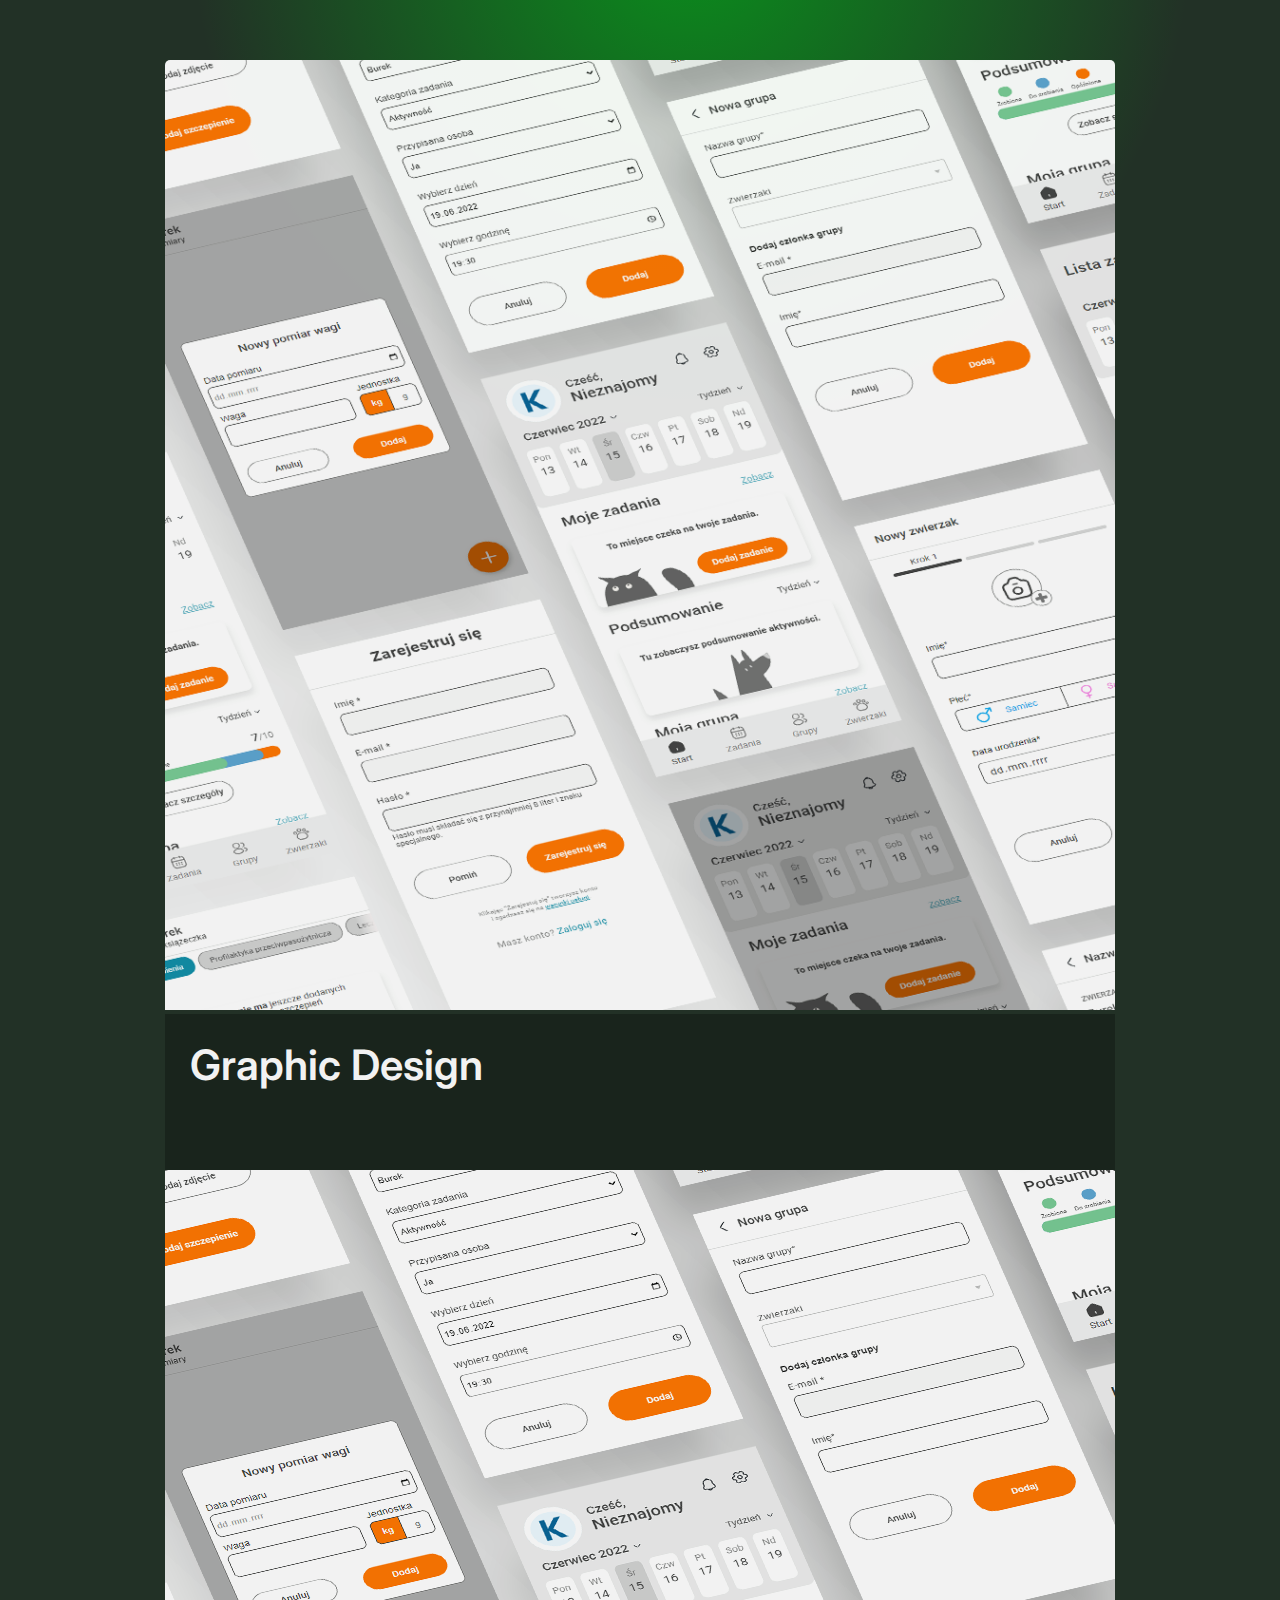
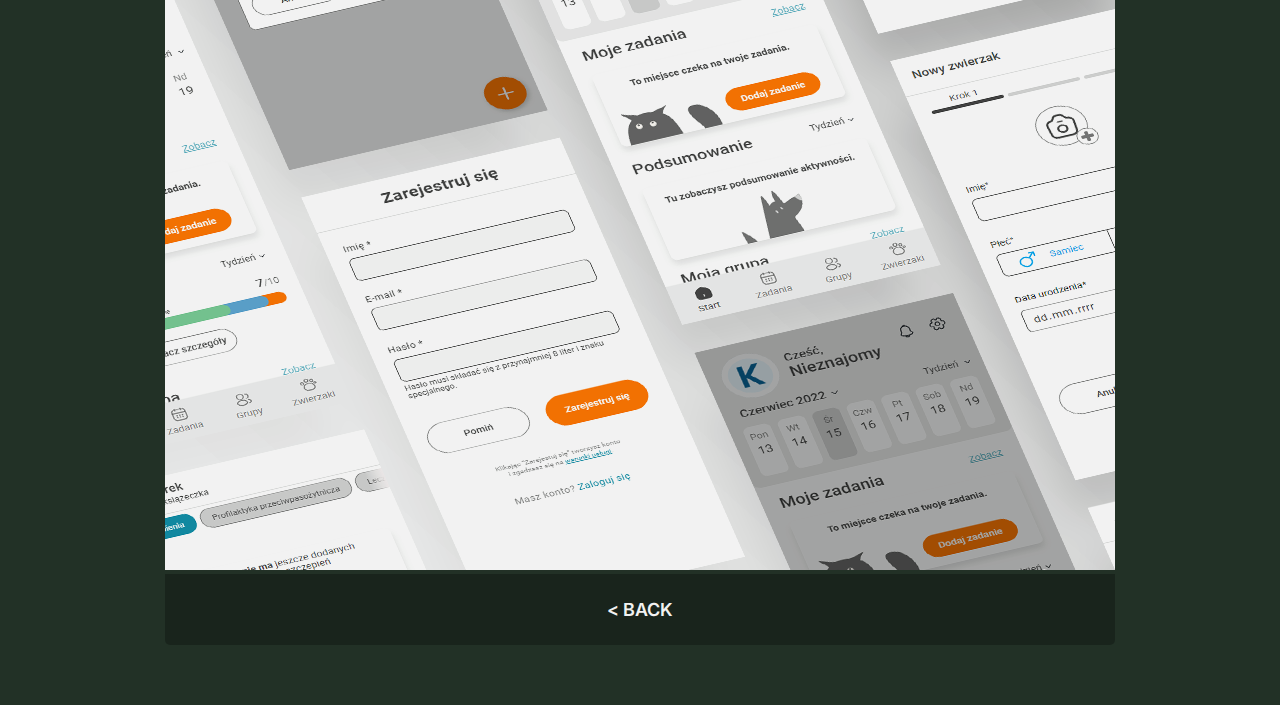
==== GD-GraphicDesign.html @ 29b8aecd "Subpage progress" ====
<!DOCTYPE html>
<html lang="en">

<head>
    <meta charset="UTF-8">
    <meta http-equiv="X-UA-Compatible" content="IE=edge">
    <meta name="viewport" content="width=device-width, initial-scale=1.0, user-scalable=no">

    <link rel="preconnect" href="https://fonts.googleapis.com">
    <link rel="preconnect" href="https://fonts.gstatic.com" crossorigin>
    <link href="https://fonts.googleapis.com/css2?family=Inter:wght@100;200;300;400;500;600;700&display=swap"
        rel="stylesheet">

    <link rel="stylesheet" href="styles.css">

    <script src="script.js" defer></script>

    <title>Graphic Design | Mateusz Wilk</title>
</head>

<div class="color">
    <div class="color_gd color_visible"></div>
</div>

<body class="body-color_gd">
    <main class="article">
        <img src="img/petme_1.png" alt="PetMe Case Study" class="article-header-image">
        <section class="article-section">
            <p class="article-title">Graphic Design</p>
            <div class="article-gallery">
                <img src="img/graphicdesign/1.03 Dzień pierogów.png" alt="">
                <img src="img/graphicdesign/20.03 Skrzynki balkonowe.png" alt="">
                <img src="img/graphicdesign/24.03 Świąteczne wypieki.png" alt="">
                <img src="img/graphicdesign/piwnica pod baranami 2023.03.8_2.jpg" alt="">
                <img src="img/graphicdesign/B09WF1YQ41.PT05.jpg" alt="">
            </div>
            <!-- <div class="section-wrapper-2-1">
                <div class="flex-column-1">
                    <div class="flex-column-2">
                        <p class="article-desc-header-small">Overview</p>
                        <p class="article-content">
                            Pet.me is <span class="u-bolder">an app for pet caregivers</span>
                            that allows you to equally share responsibilities, keep track of your
                            pet's health by collecting and sharing information about them, and keep track of all
                            important
                            events such as vet visits, health measurements or test results in one place.</p>
                    </div>
                    <div class="flex-column-2">
                        <p class="article-desc-header-small">Challenge</p>
                        <p class="article-content">
                            The year 2020 was a successful year for the pet industry in Poland.
                            Many Polish families, seeking to fight pandemic loneliness, decided to adopt or buy a pet.
                            However, carers lacked a comprehensive tool that would make it easier for them to gain
                            knowledge about their pet and share it with other caregivers. By designing our app, we
                            wanted to improve the experience of organising pet care among carers, not only the new ones,
                            but also those with longer experience. Our main aim was to make it easier to plan for your
                            pet's care and to improve the transfer of knowledge between carers.</p>
                    </div>
                </div>
                <div class="flex-column-1">
                    <div class="flex-column-2">
                        <p class="article-desc-header-small">My role</p>
                        <div class="article-content"><span class="u-bold">Product Designer</span>
                            <div class="roles">
                                <div class="role">User research & Analysis</div>
                                <div class="role">Persona creation</div>
                                <div class="role">Product strategy</div>
                                <div class="role">MVP definition</div>
                                <div class="role">Wireframes</div>
                                <div class="role">Prototyping</div>
                                <div class="role">Usability testing</div>
                                <div class="role">UX Writing</div>
                                <div class="role">UI Design</div>
                            </div>
                        </div>
                    </div>
                    <div class="flex-column-2">
                        <p class="article-desc-header-small">Team</p>
                        <div class="case-desc-content">Magdalena Paluchowska, Agnieszka Żur, Dominik Tyka,
                            <span class="u-bold">Mateusz Wilk</span>
                        </div>
                    </div>
                </div>
            </div> -->
        </section>
        <div class="article-footer-image">
            <img src="img/petme_1.png" alt="PetMe Case Study">
            <!-- <div class="color-big"></div> -->
        </div>
        <a href="index.html">
            <section class="article-end">
                < Back </section>
        </a>
    </main>
</body>
---- styles.css ----
/* RESET */
* {
  margin: 0;
  padding: 0;
  box-sizing: border-box;
}

a {
  text-decoration: none;
  color: inherit;
}

ul {
  list-style: none;
}

li {
  list-style: none;
}

button {
  border: none;
  background: none;
  color: inherit;
  font: inherit;
}

/* KEYFRAMES */
@keyframes fade-down {
  0% {
    opacity: 0;
    transform: translateY(-30px) scale(0.9);
  }

  100% {
    opacity: 1;
    transform: translateY(0px) scale(1);
  }
}

@keyframes fade-left {
  0% {
    opacity: 0;
    transform: translateX(30px) translateY(-50%) scale(0.9);
  }

  100% {
    opacity: 1;
    transform: translateX(0px) translateY(-50%) scale(1);
  }
}

@keyframes fade-right {
  0% {
    opacity: 0;
    transform: translateX(-30px) translateY(-50%) scale(0.9);
  }

  100% {
    opacity: 1;
    transform: translateX(0px) translateY(-50%) scale(1);
  }
}

@keyframes fade-left-from-none {
  0% {
    display: none;
    opacity: 0;
    transform: translateX(30px) translateY(-50%) scale(0.9);
  }

  1% {
    display: block;
    opacity: 0;
    transform: translateX(30px) translateY(-50%) scale(0.9);
  }

  100% {
    display: block;
    opacity: 1;
    transform: translateX(0px) translateY(-50%) scale(1);
  }
}

@keyframes fade-right-from-none {
  0% {
    display: none;
    opacity: 0;
    transform: translateX(-30px) translateY(-50%) scale(0.9);
  }

  1% {
    display: block;
    opacity: 0;
    transform: translateX(-30px) translateY(-50%) scale(0.9);
  }

  100% {
    display: block;
    opacity: 1;
    transform: translateX(0px) translateY(-50%) scale(1);
  }
}

@keyframes fade-up {
  0% {
    opacity: 0;
    transform: translateY(30px) scale(0.9);
  }

  100% {
    opacity: 1;
    transform: translateY(0px) scale(1);
  }
}

@keyframes fade-in {
  0% {
    opacity: 0;
    transform: scale(0.9);
  }

  100% {
    opacity: 1;
    transform: scale(1);
  }
}

/* UTILITIES */
.u-bold {
  font-weight: 500;
}

.u-bolder {
  font-weight: 700;
}

.u-accent {
  color: var(--color-ux);
  transition: color 2s;
}

.u-accent--gd {
  color: var(--color-gd);
  transition: color 2s;
}

.u-accent--ret {
  color: var(--color-ret);
  transition: color 2s;
}

/* BASE STYLES */

html {
  --default-opacity: 0.1;
  --hover-opacity: 0;
  --color-ux: #00acb5;
  --color-ux-1: #00acb5b6;
  --color-ux-2: #222831;
  --color-gd: #10ac25;
  --color-gd-1: #00b518b6;
  --color-gd-2: #223126;
  --color-ret: #b5a900;
  --color-ret-1: #b5a900b6;
  --color-ret-2: #313122;
}

body {
  font-family: "Inter", sans-serif;
  color: #fff;
  overflow-x: hidden;
  scrollbar-width: none;
  min-height: 100vh;
  transition: all 2s;
  margin: 0;
}

.body-color_ux {
  background-color: #222831;
}

.body-color_gd {
  background-color: #223126;
}

.body-color_ret {
  background-color: #313122;
}

body::-webkit-scrollbar {
  display: none;
}

.color-container {
  overflow: hidden;
  white-space: nowrap;
  display: block;
}

.color {
  height: 1000px;
  width: 1000px;
  position: absolute;
  top: -570px;
  left: 15%;
  z-index: -1;
  transition: all 2s;
  overflow: hidden;
  white-space: nowrap;
  display: block;
  animation: fade-down 5s 1s backwards;
}

.color_ux {
  height: inherit;
  width: inherit;
  position: inherit;
  background-image: radial-gradient(closest-side,
      #00acb5b6, transparent);
  opacity: 0;
  transition: all 2s;
}

.color_gd {
  height: inherit;
  width: inherit;
  position: inherit;
  background-image: radial-gradient(closest-side,
      #00b518b6,
      transparent);
  opacity: 0;
  overflow: hidden;
  transition: all 2s;
}

.color_ret {
  height: inherit;
  width: inherit;
  position: inherit;
  background-image: radial-gradient(closest-side,
      #b5a900b6,
      transparent);
  opacity: 0;
  transition: all 2s;
}

.color_visible {
  opacity: 1;
}

.color-big {
  position: absolute;
  height: 100%;
  width: 100%;
  bottom: 0;
  background: linear-gradient(to top, #00acb5b6, transparent);
  z-index: -1;
  background-size: cover;
  overflow: hidden;
}

/* HEADER */
.header {
  display: flex;
  align-items: center;
  justify-content: space-between;
  padding: 42px 62px;
  position: fixed;
  width: 100%;
  margin-top: 10px;
}

.logo {
  width: 35px;
  border-radius: 50%;
  object-fit: cover;
  animation: fade-down 0.5s 0.4s backwards;
}

/* BUTTON */
.btn {
  background-color: hsla(0, 0%, 100%, 0.1);
  font-size: 12px;
  font-weight: 500;
  text-transform: uppercase;
  color: #fff;
  letter-spacing: 0.5px;
  padding: 10px 20px;
  border-radius: 500px;
  transition: all 0.3s;
}

.btn:hover {
  transform: scale(1.15);
}

.btn--contact {
  animation: fade-down 1s 1s backwards;
}

.btn--download {
  padding: 16px 32px;
  font-size: 16px;
  position: fixed;
  bottom: 27px;
  left: calc(50% - 96px);
  z-index: 100;
  box-shadow: 0 6px 23px rgba(0, 0, 0, 0.45);
  animation: move-up 0.5s 0.4s backwards;
}

.btn--job {
  font-size: 16px;
  font-weight: 500;
  text-transform: uppercase;
  color: #EEEEEE;
  letter-spacing: 0.5px;
  padding: 10px 20px;
  border-radius: 500px;
  cursor: pointer;
  transition: all 0.3s;
}

.btn--job__uiux {
  background-color: #00acb57e;
}

.btn--job__gd {
  background-color: #4E9F3D7e;
}

.btn--job__ret {
  background-color: #F7C04A7e;
}

.btn--job::after {
  content: '';
  height: 2px;
  width: 0%;
  background-color: #EEEEEE;
  opacity: .9;
  display: block;
  transition: .5s ease-in-out;
}

.btn--job:hover::after {
  width: 100%;
}

.btn--job:hover {
  transform: scale(1.15);
}

/* MAIN */
.main {
  max-width: 1000px;
  margin: 0 auto;
  text-align: center;
  margin-top: 0px;
  margin-bottom: 25px;
  padding: 0 25px;
}

/* INTRO */
.intro {
  padding-top: 80px;
  animation: fade-up 2s;
}

.first-heading {
  font-size: 48px;
  font-weight: 600;
  opacity: 0.94;
  display: flex;
  justify-content: center;
  align-items: center;
}

.emoji {
  font-size: 35px;
  margin-top: -8px;
  margin-left: 3px;
}

.text {
  font-size: 40px;
  opacity: 0.9;
  font-weight: 300;
  margin-top: 11px;
  line-height: 1.1;
}

.text--jobs {
  font-size: 36px;
  opacity: 0.9;
  font-weight: 300;
  margin-top: 11px;
  line-height: 1.1;
}

.text--second {
  display: block;
  font-size: 40px;
  opacity: 0.9;
  font-weight: 300;
  margin-top: 11px;
  line-height: 1.1;
}

.jobs {
  display: flex;
  flex-direction: row;
  justify-content: center;
  align-items: center;
  gap: 20px;
  margin-top: 11px;
}

.job {
  cursor: pointer;
  transition: all 0.3s;
  font-weight: 500;
  text-decoration: underline;
  text-decoration-thickness: 10%;
  transition: all .2s;
}

/* .job:hover {
  text-decoration-thickness: 30%;
} */

.job--ux {
  text-decoration-color: var(--color-ux);
}

.job--ux:hover {
  color: var(--color-ux);
}

.job--gd {
  text-decoration-color: var(--color-gd);
}

.job--gd:hover {
  color: var(--color-gd);
}

.job--ret {
  text-decoration-color: var(--color-ret);
}

.job--ret:hover {
  color: var(--color-ret);
}

/* WORK */
.work-container {
  display: grid;
  grid-template-columns: 1fr;
  grid-template-rows: 1fr;
  position: relative;
  animation: fade-up 2s 1s backwards;
}

.work {
  margin-top: 30px;
}

.work__ux {
  /* position: absolute; */
  grid-column: 1/2;
  grid-row: 1/2;
  transition: all 1s;
}

.work__gd {
  /* position: absolute; */
  grid-column: 1/2;
  grid-row: 1/2;
  /* opacity: 0; */
  transition: all 1s;
}

.work__ret {
  /* position: absolute; */
  grid-column: 1/2;
  grid-row: 1/2;
  /* opacity: 0; */
  transition: all 1s;
}

.work--gone-left {
  translate: -30.5em 0px;
  opacity: 0;
  pointer-events: none;
}

.work--gone-right {
  translate: 30.5em 0px;
  opacity: 0;
  pointer-events: none;
}

/* TOP */
.top {
  display: flex;
  align-items: center;
  justify-content: space-between;
  margin-bottom: 20px;
}

.second-heading {
  font-size: 16px;
  font-weight: 500;
  text-transform: capitalize;
}

/* GRID */

.grid {
  display: grid;
  grid-template-columns: 1fr 1fr;
  grid-template-rows: 1fr;
  gap: 25px;
  position: relative;
}

.project {
  border-radius: 5px;
  overflow: hidden;
  position: relative;
  transition: all 1s;
}

/* .project:hover {
  border-radius: 5px;
  overflow: hidden;
  position: relative;
  width: 950px;
  height: 100vh;
  transition: all 1s;
} */

.project:nth-child(1) {
  grid-column: 1/2;
  grid-row: 1/2;
}

.project:nth-child(2) {
  grid-column: 2/3;
  grid-row: 1/2;
}

.project::before {
  content: "";
  height: 100%;
  width: 100%;
  background-color: #000;
  position: absolute;
  left: 0;
  top: 0;
  opacity: var(--default-opacity);
  z-index: 10;
  transition: all 1s;
}

.project:hover::before {
  opacity: var(--hover-opacity);
}

.grid-img {
  height: 100%;
  width: 100%;
  aspect-ratio: 1/1;
  max-width: 1000px;
  object-fit: cover;
  transform: scale(1.08);
  transition: all 1s;
}

.gradient {
  position: absolute;
  top: 0;
  left: 0;
  height: 100%;
  width: 100%;
  background-image: linear-gradient(to top, #000, transparent);
  opacity: 0;
  transition: all 1s;
}

.project:hover .grid-img {
  filter: blur(2px);
  transform: scale(1.01);
}

.project:hover .gradient {
  opacity: 0.75;
}

/* PROJECT INFO */
.project-info {
  opacity: 0;
  position: absolute;
  bottom: 0;
  text-align: left;
  padding: 24px;
  transform: translateY(10px);
  z-index: 100;
  transition: all 1s;
  color: white;
}

.project:hover .project-info {
  opacity: 1;
  transform: translate(0);
}

.third-heading {
  font-size: 16px;
  color: white;
}

.description {
  font-size: 14px;
  margin: 3px 0 12px;
  color: white;
}

.technologies {
  display: flex;
  column-gap: 10px;
}

.technology {
  font-size: 10px;
  text-transform: uppercase;
  letter-spacing: 1px;
  opacity: 0.8;
  background-color: rgba(255, 255, 255, 0.1);
  padding: 5px 10px;
  border-radius: 5px;
}

/* ARTICLES */

.article {
  max-width: 950px;
  opacity: 0.94;
  margin: 0 auto;
}

.article li {
  font-weight: 300;
}

.article ul li {
  font-weight: 300;
  list-style: inside;
  margin-bottom: 10px;
}

.article-image {
  max-width: 100%;
  height: auto;
  transform: scale(1.02);
  border-radius: 5px;
  box-shadow: 0px 5px 5px rgba(0, 0, 0, 0.15);
}

.article-header-image {
  margin: 0 auto;
  margin-top: 60px;
  max-width: 100%;
  height: auto;
  object-fit: cover;
  border-radius: 5px 5px 0px 0px;
  overflow: hidden;
}

.article-footer-image {
  margin: 0 auto;
  max-width: 100%;
  height: auto;
  object-fit: cover;
  overflow: hidden;
}

.article-section {
  padding: 0 25px;
  padding-top: 25px;
  padding-bottom: 35px;
  background-color: rgba(0, 0, 0, 0.25);
}

.section-color {
  background-color: rgba(25, 25, 25, 0.25);
}

.article-title {
  font-size: 42px;
  font-weight: 600;
  margin-bottom: 20px;
}

.article-end {
  padding-top: 25px;
  padding-bottom: 25px;
  text-align: center;
  font-size: 18px;
  font-weight: 600;
  text-transform: uppercase;
  background-color: rgba(0, 0, 0, 0.25);
  border-radius: 0px 0px 5px 5px;
  margin-bottom: 60px;
  transition: all .3s;
}

.article-end:hover {
  background-color: rgba(255, 255, 255, 0.25);
}

.section-breaker--small {
  margin-bottom: 25px;
}

.section-breaker--big {
  margin-bottom: 50px;
}

.article-section-title {
  font-size: 32px;
  font-weight: 400;
  margin-bottom: 20px;
}

.article-section-title--alone {
  margin-bottom: 0px;
}

.section-wrapper-2-1 {
  display: grid;
  grid-template-columns: 2fr 1fr;
  grid-template-rows: 1fr;
  gap: 25px;
  position: relative;
}

.section-wrapper-1-1 {
  display: grid;
  grid-template-columns: 1fr 1fr;
  grid-template-rows: 1fr;
  gap: 25px;
  position: relative;
}

.section-wrapper--color {
  background-color: rgba(255, 255, 255, 0.05);
  border-radius: 5px;
  padding: 25px;
}

.roles {
  display: flex;
  gap: 10px;
  align-items: flex-start;
  flex-wrap: wrap;
  margin-top: 10px;
}

.role {
  font-size: 10px;
  text-transform: uppercase;
  letter-spacing: 1px;
  background-color: rgba(255, 255, 255, 0.1);
  padding: 5px 10px;
  border-radius: 5px;
}

.article-desc-header-small {
  text-transform: uppercase;
  letter-spacing: 1px;
  opacity: 0.8;
  font-weight: 200;
  font-size: small;
}

.article-content {
  font-weight: 300;
}

.flex-column-1 {
  display: flex;
  flex-direction: column;
  row-gap: 25px;
}

.flex-column-2 {
  display: flex;
  flex-direction: column;
  row-gap: 10px;
}

.flex-buttons {
  display: flex;
  flex-wrap: wrap;
  justify-content: space-evenly;
}

.article-gallery {
  display: grid;
  grid-template-columns: repeat(auto-fit, minmax(250px, 1fr));
  grid-gap: 25px;
  justify-content: center;
}

.article-gallery img {
  max-width: 100%;
  height: auto;
  border-radius: 5px;
}


/* LINKS */
.links {
  position: fixed;
  right: 62px;
  top: 50%;
  transform: translateY(-50%);
  animation: fade-left 0.5s 0.8s backwards;
}

.link-item {
  transition: all 0.3s;
}

.link-item:not(:last-child) {
  margin-bottom: 20px;
}

.link-item:hover {
  transform: scale(1.15);
}

.link-img {
  width: 20px;
  height: 20px;
}

/* FOOTER */
.footer {
  display: flex;
  position: sticky;
  top: 100%;
  /* bottom: 0px; */
  max-width: 950px;
  margin: 0 auto;
  padding: 20px 0 20px;
  border-top: 1px solid #eeeeee22;
  color: hsla(0, 0%, 100%, 0.25);
  animation: fade-in 3s 2s backwards;

}

.copyright {
  font-size: 12px;
}

.email {
  font-size: 12px;
  margin-left: auto;
}

/* MEDIA QUERIES */
@media (max-width: 1215px) {
  .header {
    padding: 25px;
    position: absolute;
  }

  .links {
    position: absolute;
    transform: initial;
    right: initial;
    top: 32px;
    left: 82px;
    display: flex;
    animation-name: fade-down;
  }

  .link-item:not(:last-child) {
    margin-right: 15px;
  }
}

@media (max-width: 1000px) {
  .intro {
    padding-top: 100px;
  }

  .work {
    margin-top: 35px;
  }

  .main {
    margin-bottom: 35px;
  }

  .filters {
    display: none;
  }

  .footer {
    border: initial;
    padding-left: 25px;
    padding-right: 25px;
    max-width: 1000px;
  }
}

@media (max-width: 620px) {
  .color {
    left: -15%;
  }

  .header {
    padding: 15px;
  }

  .btn--contact {
    font-size: 11px;
    padding: 8px 16px;
  }

  .links {
    top: 22px;
    left: 70px;
  }

  .text {
    font-size: 30px;
  }

  .main {
    padding: 0 15px;
  }

  .footer {
    padding-left: 15px;
    padding-right: 15px;
  }
}

@media (max-width: 520px) {
  html {
    --default-opacity: 0.2;
    --hover-opacity: 0.1;
  }

  .text--second {
    display: inline;
  }

  .top {
    margin-bottom: 20px;
  }

  .grid {
    grid-template-columns: 1fr;
    grid-template-rows: repeat(2, 250px);
  }

  .grid .project {
    grid-column: initial;
    grid-row: initial;
  }

  .copyright {
    font-size: 11px;
  }

  .email {
    font-size: 11px;
  }
}
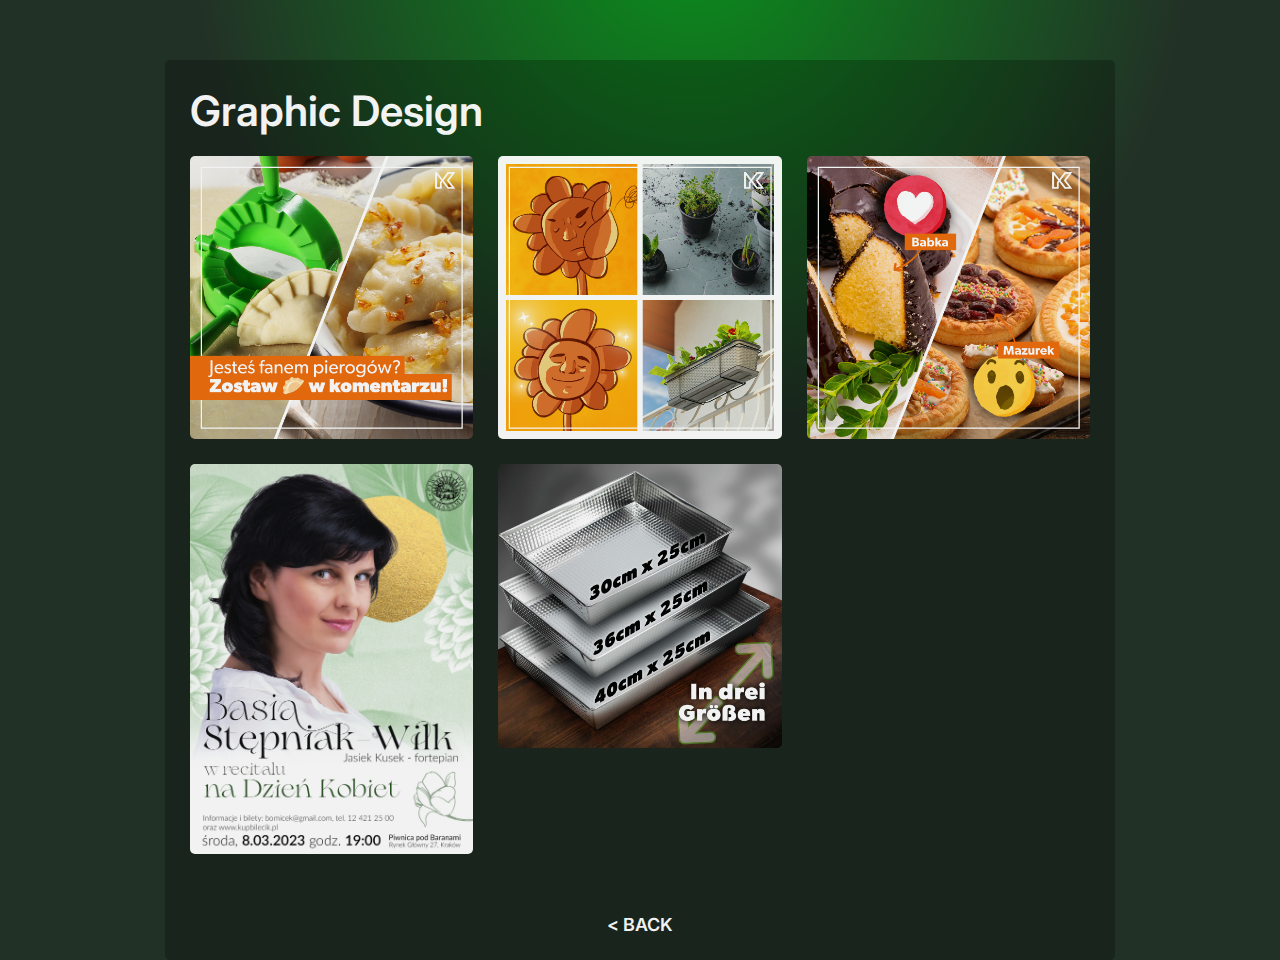
==== commit 0a792be6: "GD Subpages" ====
--- a/GD-GraphicDesign.html
+++ b/GD-GraphicDesign.html
@@ -24,7 +24,6 @@
 
 <body class="body-color_gd">
     <main class="article">
-        <img src="img/petme_1.png" alt="PetMe Case Study" class="article-header-image">
         <section class="article-section">
             <p class="article-title">Graphic Design</p>
             <div class="article-gallery">
@@ -34,59 +33,7 @@
                 <img src="img/graphicdesign/piwnica pod baranami 2023.03.8_2.jpg" alt="">
                 <img src="img/graphicdesign/B09WF1YQ41.PT05.jpg" alt="">
             </div>
-            <!-- <div class="section-wrapper-2-1">
-                <div class="flex-column-1">
-                    <div class="flex-column-2">
-                        <p class="article-desc-header-small">Overview</p>
-                        <p class="article-content">
-                            Pet.me is <span class="u-bolder">an app for pet caregivers</span>
-                            that allows you to equally share responsibilities, keep track of your
-                            pet's health by collecting and sharing information about them, and keep track of all
-                            important
-                            events such as vet visits, health measurements or test results in one place.</p>
-                    </div>
-                    <div class="flex-column-2">
-                        <p class="article-desc-header-small">Challenge</p>
-                        <p class="article-content">
-                            The year 2020 was a successful year for the pet industry in Poland.
-                            Many Polish families, seeking to fight pandemic loneliness, decided to adopt or buy a pet.
-                            However, carers lacked a comprehensive tool that would make it easier for them to gain
-                            knowledge about their pet and share it with other caregivers. By designing our app, we
-                            wanted to improve the experience of organising pet care among carers, not only the new ones,
-                            but also those with longer experience. Our main aim was to make it easier to plan for your
-                            pet's care and to improve the transfer of knowledge between carers.</p>
-                    </div>
-                </div>
-                <div class="flex-column-1">
-                    <div class="flex-column-2">
-                        <p class="article-desc-header-small">My role</p>
-                        <div class="article-content"><span class="u-bold">Product Designer</span>
-                            <div class="roles">
-                                <div class="role">User research & Analysis</div>
-                                <div class="role">Persona creation</div>
-                                <div class="role">Product strategy</div>
-                                <div class="role">MVP definition</div>
-                                <div class="role">Wireframes</div>
-                                <div class="role">Prototyping</div>
-                                <div class="role">Usability testing</div>
-                                <div class="role">UX Writing</div>
-                                <div class="role">UI Design</div>
-                            </div>
-                        </div>
-                    </div>
-                    <div class="flex-column-2">
-                        <p class="article-desc-header-small">Team</p>
-                        <div class="case-desc-content">Magdalena Paluchowska, Agnieszka Żur, Dominik Tyka,
-                            <span class="u-bold">Mateusz Wilk</span>
-                        </div>
-                    </div>
-                </div>
-            </div> -->
         </section>
-        <div class="article-footer-image">
-            <img src="img/petme_1.png" alt="PetMe Case Study">
-            <!-- <div class="color-big"></div> -->
-        </div>
         <a href="index.html">
             <section class="article-end">
                 < Back </section>
--- a/styles.css
+++ b/styles.css
@@ -251,12 +251,14 @@
 
 .color-big {
   position: absolute;
-  height: 100%;
-  width: 100%;
-  bottom: 0;
+  min-height: 100%;
+  min-width: 100%;
+  display: flex;
+  /* position: sticky; */
+  top: 100%;
   background: linear-gradient(to top, #00acb5b6, transparent);
   z-index: -1;
-  background-size: cover;
+  /* background-size: cover; */
   overflow: hidden;
 }
 
@@ -649,6 +651,10 @@
   max-width: 950px;
   opacity: 0.94;
   margin: 0 auto;
+  margin-top: 60px;
+  margin-bottom: 60px;
+  border-radius: 5px;
+  overflow: hidden;
 }
 
 .article li {
@@ -671,11 +677,10 @@
 
 .article-header-image {
   margin: 0 auto;
-  margin-top: 60px;
   max-width: 100%;
   height: auto;
   object-fit: cover;
-  border-radius: 5px 5px 0px 0px;
+  /* border-radius: 5px 5px 0px 0px; */
   overflow: hidden;
 }
 
@@ -712,8 +717,7 @@
   font-weight: 600;
   text-transform: uppercase;
   background-color: rgba(0, 0, 0, 0.25);
-  border-radius: 0px 0px 5px 5px;
-  margin-bottom: 60px;
+  /* border-radius: 0px 0px 5px 5px; */
   transition: all .3s;
 }
 
@@ -755,6 +759,14 @@
   position: relative;
 }
 
+.section-wrapper-3-2 {
+  display: grid;
+  grid-template-columns: 3fr 2fr;
+  grid-template-rows: 1fr;
+  gap: 25px;
+  position: relative;
+}
+
 .section-wrapper--color {
   background-color: rgba(255, 255, 255, 0.05);
   border-radius: 5px;
@@ -766,7 +778,6 @@
   gap: 10px;
   align-items: flex-start;
   flex-wrap: wrap;
-  margin-top: 10px;
 }
 
 .role {
@@ -819,6 +830,15 @@
   max-width: 100%;
   height: auto;
   border-radius: 5px;
+}
+
+.embed-content {
+  width: 100%;
+  height: 100%;
+  aspect-ratio: 16/9;
+  border-radius: 5px;
+  box-shadow: 0px 5px 5px rgba(0, 0, 0, 0.15);
+  margin-bottom: 15px;
 }
 
 
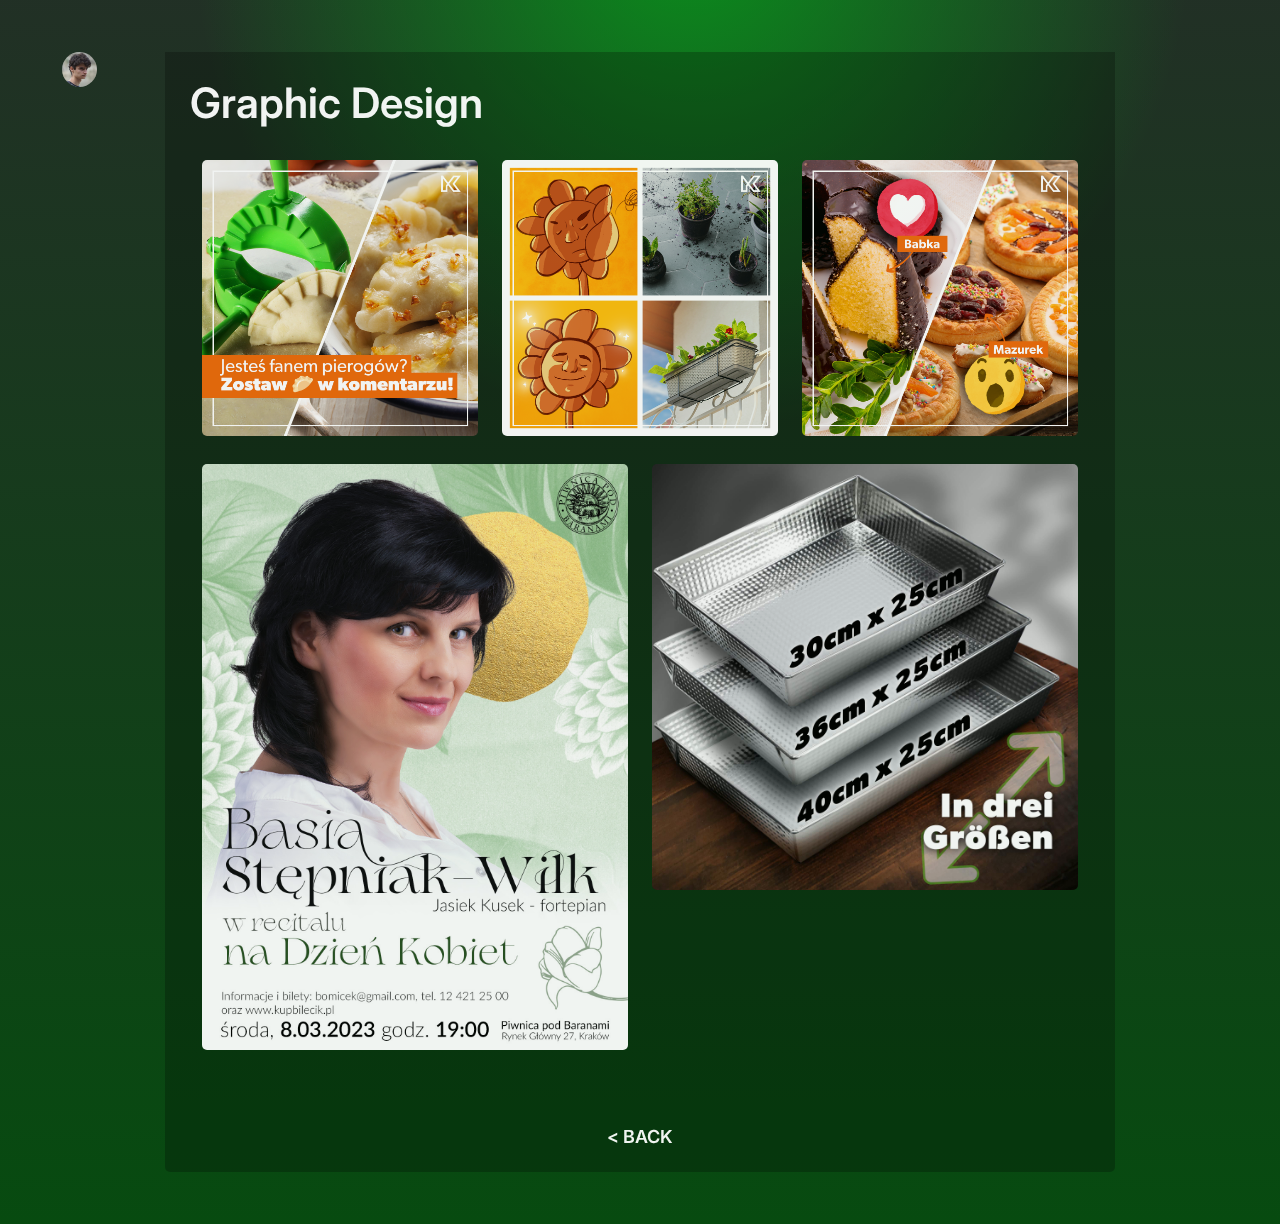
==== commit 52552124: "progress" ====
--- a/GD-GraphicDesign.html
+++ b/GD-GraphicDesign.html
@@ -22,16 +22,22 @@
     <div class="color_gd color_visible"></div>
 </div>
 
-<body class="body-color_gd">
+<body class="body-color_gd color-big_gd">
+    <header class="header u-no-animation">
+        <a href="index.html">
+            <img src="img/avatar.jpg" alt="Portrait" class="logo u-no-animation">
+        </a>
+        <!-- <a href="mailto:kontakt@mateuszwilk.xyz" class="btn btn--contact">Contact me</a> -->
+    </header>
     <main class="article">
         <section class="article-section">
             <p class="article-title">Graphic Design</p>
             <div class="article-gallery">
-                <img src="img/graphicdesign/1.03 Dzień pierogów.png" alt="">
-                <img src="img/graphicdesign/20.03 Skrzynki balkonowe.png" alt="">
-                <img src="img/graphicdesign/24.03 Świąteczne wypieki.png" alt="">
-                <img src="img/graphicdesign/piwnica pod baranami 2023.03.8_2.jpg" alt="">
-                <img src="img/graphicdesign/B09WF1YQ41.PT05.jpg" alt="">
+                <div class="gallery-image"><img src="img/graphicdesign/1.03 Dzień pierogów.png" alt=""></div>
+                <div class="gallery-image"><img src="img/graphicdesign/20.03 Skrzynki balkonowe.png" alt=""></div>
+                <div class="gallery-image"><img src="img/graphicdesign/24.03 Świąteczne wypieki.png" alt=""></div>
+                <div class="gallery-image"><img src="img/graphicdesign/piwnica pod baranami 2023.03.8_2.jpg" alt=""></div>
+                <div class="gallery-image"><img src="img/graphicdesign/B09WF1YQ41.PT05.jpg" alt=""></div>
             </div>
         </section>
         <a href="index.html">
--- a/styles.css
+++ b/styles.css
@@ -155,12 +155,12 @@
 html {
   --default-opacity: 0.1;
   --hover-opacity: 0;
-  --color-ux: #00acb5;
+  --color-ux: hsl(183, 100%, 35%);
   --color-ux-1: #00acb5b6;
   --color-ux-2: #222831;
-  --color-gd: #10ac25;
+  --color-gd: hsl(128, 83%, 37%);
   --color-gd-1: #00b518b6;
-  --color-gd-2: #223126;
+  --color-gd-2: hsl(136, 18%, 16%);
   --color-ret: #b5a900;
   --color-ret-1: #b5a900b6;
   --color-ret-2: #313122;
@@ -204,7 +204,7 @@
   position: absolute;
   top: -570px;
   left: 15%;
-  z-index: -1;
+  z-index: -999;
   transition: all 2s;
   overflow: hidden;
   white-space: nowrap;
@@ -249,17 +249,16 @@
   opacity: 1;
 }
 
-.color-big {
-  position: absolute;
-  min-height: 100%;
-  min-width: 100%;
-  display: flex;
-  /* position: sticky; */
-  top: 100%;
-  background: linear-gradient(to top, #00acb5b6, transparent);
-  z-index: -1;
-  /* background-size: cover; */
-  overflow: hidden;
+.color-big_ux {
+  background: linear-gradient(to top, hsl(183, 100%, 16%), var(--color-ux-2));
+}
+
+.color-big_gd {
+  background: linear-gradient(to top, hsl(128, 83%, 16%), var(--color-gd-2));
+}
+
+.color-big_ret {
+  background: linear-gradient(to top, var(--color-ret), var(--color-ret-2));
 }
 
 /* HEADER */
@@ -651,10 +650,10 @@
   max-width: 950px;
   opacity: 0.94;
   margin: 0 auto;
-  margin-top: 60px;
-  margin-bottom: 60px;
+  padding-top: 52px;
+  padding-bottom: 52px;
   border-radius: 5px;
-  overflow: hidden;
+  animation: fade-in 2s .5s backwards;
 }
 
 .article li {
@@ -680,7 +679,7 @@
   max-width: 100%;
   height: auto;
   object-fit: cover;
-  /* border-radius: 5px 5px 0px 0px; */
+  border-radius: 5px 5px 0px 0px;
   overflow: hidden;
 }
 
@@ -717,7 +716,7 @@
   font-weight: 600;
   text-transform: uppercase;
   background-color: rgba(0, 0, 0, 0.25);
-  /* border-radius: 0px 0px 5px 5px; */
+  border-radius: 0px 0px 5px 5px;
   transition: all .3s;
 }
 
@@ -799,6 +798,7 @@
 
 .article-content {
   font-weight: 300;
+  line-height: 1.5;
 }
 
 .flex-column-1 {
@@ -820,15 +820,25 @@
 }
 
 .article-gallery {
-  display: grid;
-  grid-template-columns: repeat(auto-fit, minmax(250px, 1fr));
-  grid-gap: 25px;
-  justify-content: center;
+  display: flex;
+  flex-wrap: wrap;
+}
+
+.article-gallery .gallery-image {
+  height: auto;
+  flex-grow: 1;
+  flex-shrink: 1;
+  list-style: none;
+  overflow: hidden;
+  margin: 12px;
+  flex-basis: 25%;
+  align-items: stretch;
 }
 
 .article-gallery img {
-  max-width: 100%;
-  height: auto;
+  max-height: 100%;
+  width: 100%;
+  object-fit: cover;
   border-radius: 5px;
 }
 
@@ -840,6 +850,55 @@
   box-shadow: 0px 5px 5px rgba(0, 0, 0, 0.15);
   margin-bottom: 15px;
 }
+
+.u-no-animation {
+  animation: none;
+  transition: none;
+}
+
+/* .article-category-short {
+  position: relative;
+  height: 250px;
+  background-color: rgba(0, 0, 0, 0.25);
+}
+
+.article-category-short .article-desc-header-small {
+  display: none;
+}
+
+.article-category-short .roles {
+  display: none;
+}
+
+.article-category-short .article-content {
+  display: none;
+}
+
+.article-category-short .article-section {
+  position: absolute;
+  width: 100%;
+  height: auto;
+  background: none;
+}
+
+.article-category-short .article-section-title {
+  display: none;
+  position: absolute;
+}
+
+.article-category-short .embed-content {
+  pointer-events: none;
+}
+
+.article-category-short .embed-content:nth-child(1) {
+  transform: scale(.33) translate(100%, -100%) rotate(1deg);
+}
+.article-category-short .embed-content:nth-child(2) {
+  transform: scale(.33) translate(100%, -100%) rotate(2deg);
+}
+.article-category-short .embed-content:nth-child(3) {
+  transform: scale(.33) translate(100%, -100%) rotate(3deg);
+} */
 
 
 /* LINKS */
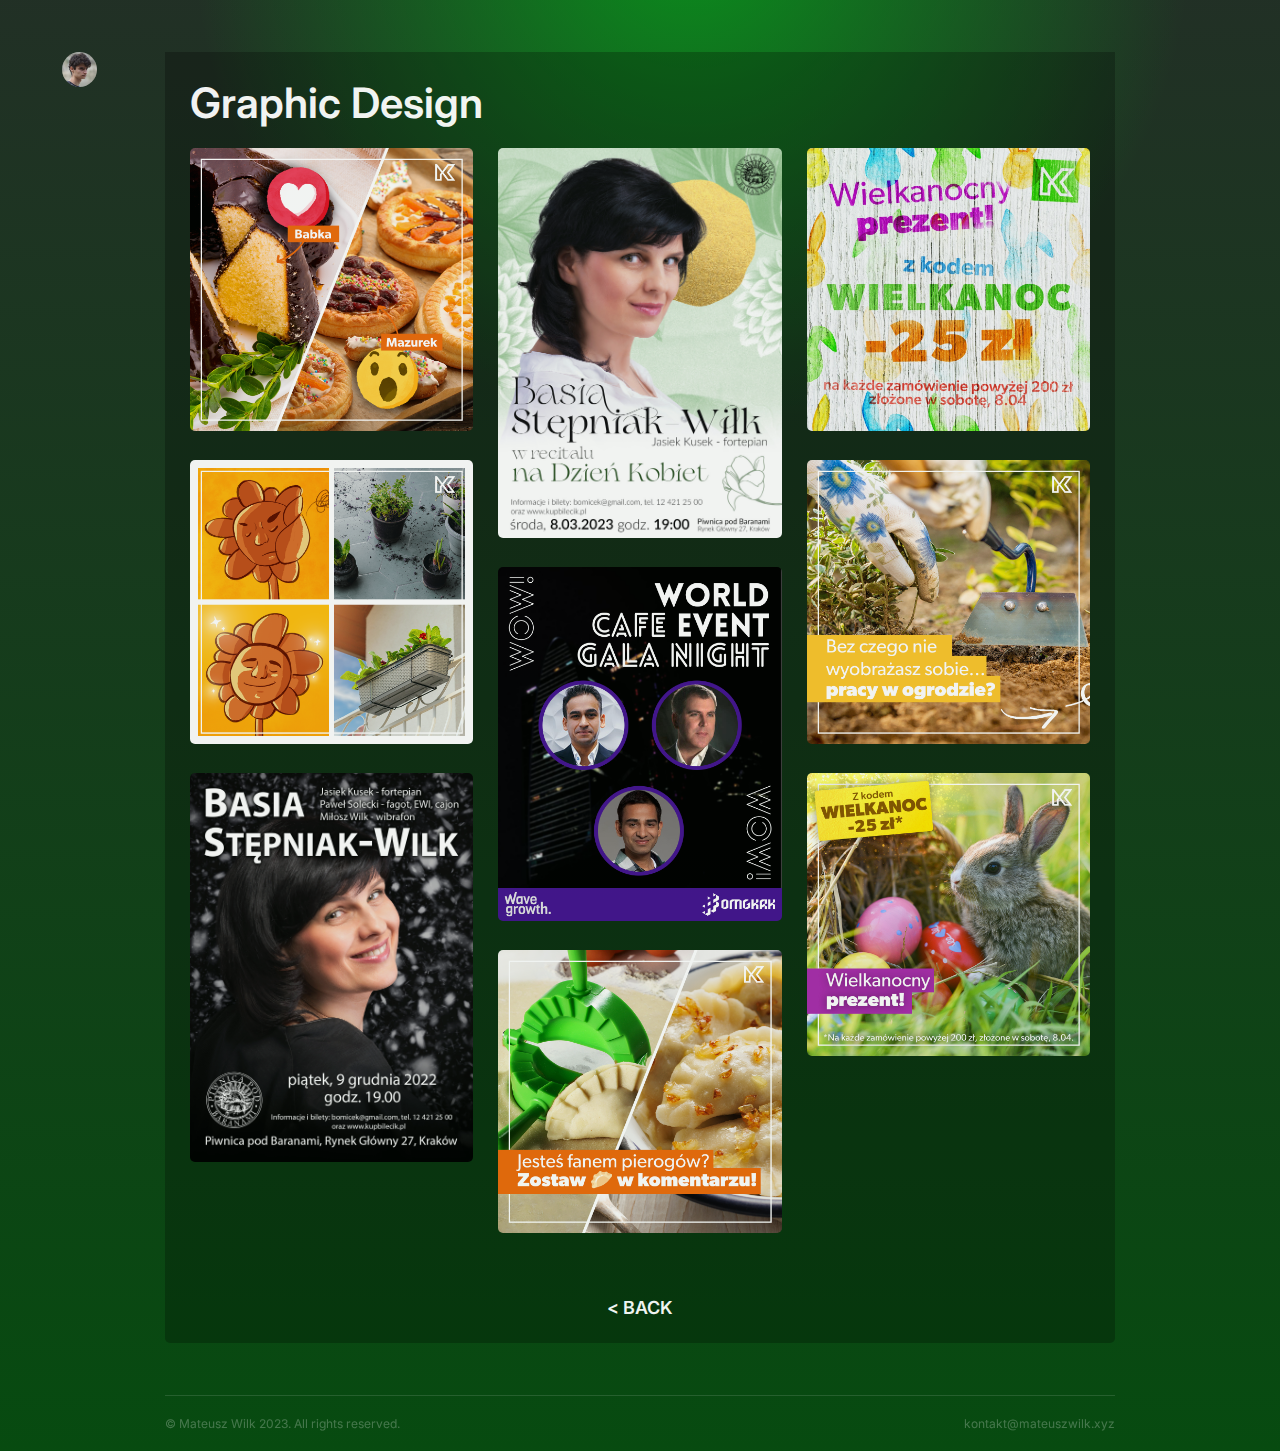
==== commit b9305d97: "MVP" ====
--- a/GD-GraphicDesign.html
+++ b/GD-GraphicDesign.html
@@ -33,11 +33,35 @@
         <section class="article-section">
             <p class="article-title">Graphic Design</p>
             <div class="article-gallery">
-                <div class="gallery-image"><img src="img/graphicdesign/1.03 Dzień pierogów.png" alt=""></div>
-                <div class="gallery-image"><img src="img/graphicdesign/20.03 Skrzynki balkonowe.png" alt=""></div>
-                <div class="gallery-image"><img src="img/graphicdesign/24.03 Świąteczne wypieki.png" alt=""></div>
-                <div class="gallery-image"><img src="img/graphicdesign/piwnica pod baranami 2023.03.8_2.jpg" alt=""></div>
-                <div class="gallery-image"><img src="img/graphicdesign/B09WF1YQ41.PT05.jpg" alt=""></div>
+                <div class="gallery-column">
+                    <div class="gallery-image"><img src="img/graphicdesign/24.03 Świąteczne wypieki.png" alt=""></div>
+                    <div class="gallery-image"><img src="img/graphicdesign/20.03 Skrzynki balkonowe.png" alt=""></div>
+                    <div class="gallery-image"><img src="img/graphicdesign/piwnica pod baranami 9.12.22.jpg" alt="">
+                    </div>
+                </div>
+                <div class="gallery-column">
+                    <div class="gallery-image"><img src="img/graphicdesign/piwnica pod baranami 2023.03.8_2.jpg" alt="">
+                    </div>
+                    <div class="gallery-image"><img src="img/graphicdesign/FB.png" alt=""></div>
+                    <div class="gallery-image"><img src="img/graphicdesign/1.03 Dzień pierogów.png" alt=""></div>
+                </div>
+                <div class="gallery-column">
+                    <div class="gallery-image"><img src="img/graphicdesign/1.jpg" alt=""></div>
+                    <div class="gallery-image"><img src="img/graphicdesign/31.03 Karuzela/IG Karuzela 1.png" alt="">
+                        <!-- <div class="carousel">
+                            <img class="carousel-image" src="img/graphicdesign/31.03 Karuzela/IG Karuzela 1.png" alt="">
+                            <img class="carousel-image" src="img/graphicdesign/31.03 Karuzela/IG Karuzela 2.png" alt="">
+                            <img class="carousel-image" src="img/graphicdesign/31.03 Karuzela/IG Karuzela 3.png" alt="">
+                            <img class="carousel-image" src="img/graphicdesign/31.03 Karuzela/IG Karuzela 4.png" alt="">
+                            <img class="carousel-image" src="img/graphicdesign/31.03 Karuzela/IG Karuzela 5.png" alt="">
+                            <img class="carousel-image" src="img/graphicdesign/31.03 Karuzela/IG Karuzela 6.png" alt="">
+                            <img class="carousel-image" src="img/graphicdesign/31.03 Karuzela/IG Karuzela 7.png" alt="">
+                            <img class="carousel-image" src="img/graphicdesign/31.03 Karuzela/IG Karuzela 8.png" alt="">
+                            <img class="gallery-image" src="img/graphicdesign/31.03 Karuzela/IG Karuzela 8.png" alt="">
+                        </div> -->
+                    </div>
+                    <div class="gallery-image"><img src="img/graphicdesign/2.jpg" alt=""></div>
+                </div>
             </div>
         </section>
         <a href="index.html">
@@ -45,4 +69,17 @@
                 < Back </section>
         </a>
     </main>
+
+    <div class="gallery-viewer">
+        <span>&times;</span>
+        <img src="#" alt="">
+    </div>
+
+    <!-- FOOTER -->
+
+    <footer class="footer">
+        <small class="copyright">&copy; Mateusz Wilk 2023. All rights reserved.</small>
+        <a href="mailto:kontakt@mateuszwilk.xyz" class="email">kontakt@mateuszwilk.xyz</a>
+    </footer>
+
 </body>--- a/styles.css
+++ b/styles.css
@@ -123,6 +123,40 @@
   100% {
     opacity: 1;
     transform: scale(1);
+  }
+}
+
+@keyframes dissolve-in {
+  0% {
+    opacity: 0;
+  }
+
+  100% {
+    opacity: 1;
+  }
+}
+
+@keyframes carousel {
+  0% {
+    transform: translateX(100%);
+    /* opacity: 0; */
+    opacity: 1;
+  }
+  10% {
+    transform: translateX(0);
+    /* opacity: 1; */
+  }
+  20% {
+    transform: translateX(0);
+    /* opacity: 1; */
+  }
+  30% {
+    transform: translateX(-100%);
+    /* opacity: 0; */
+  }
+  100% {
+    transform: translateX(-100%);
+    /* opacity: 0; */
   }
 }
 
@@ -161,7 +195,7 @@
   --color-gd: hsl(128, 83%, 37%);
   --color-gd-1: #00b518b6;
   --color-gd-2: hsl(136, 18%, 16%);
-  --color-ret: #b5a900;
+  --color-ret: hsl(56, 100%, 35%);
   --color-ret-1: #b5a900b6;
   --color-ret-2: #313122;
 }
@@ -258,7 +292,7 @@
 }
 
 .color-big_ret {
-  background: linear-gradient(to top, var(--color-ret), var(--color-ret-2));
+  background: linear-gradient(to top, hsl(56, 100%, 16%), var(--color-ret-2));
 }
 
 /* HEADER */
@@ -270,6 +304,7 @@
   position: fixed;
   width: 100%;
   margin-top: 10px;
+  z-index: 9;
 }
 
 .logo {
@@ -492,13 +527,13 @@
 }
 
 .work--gone-left {
-  translate: -30.5em 0px;
+  translate: -51% 0px;
   opacity: 0;
   pointer-events: none;
 }
 
 .work--gone-right {
-  translate: 30.5em 0px;
+  translate: 51% 0px;
   opacity: 0;
   pointer-events: none;
 }
@@ -653,7 +688,7 @@
   padding-top: 52px;
   padding-bottom: 52px;
   border-radius: 5px;
-  animation: fade-in 2s .5s backwards;
+  animation: fade-in 1s .5s backwards;
 }
 
 .article li {
@@ -820,26 +855,123 @@
 }
 
 .article-gallery {
+  display: grid;
+  grid-template-columns: 1fr 1fr 1fr;
+  grid-template-rows: 1fr;
+  gap: 25px;
+  animation: fade-in 1s .5s backwards;
+}
+
+.article-gallery-2 {
+  grid-template-columns: 1fr 1fr;
+}
+
+.gallery-column {
   display: flex;
-  flex-wrap: wrap;
-}
-
-.article-gallery .gallery-image {
-  height: auto;
+  flex-direction: column;
+  gap: 25px;
   flex-grow: 1;
   flex-shrink: 1;
+}
+
+.gallery-image {
+  /* height: fit-content;
+  width: fit-content; */
   list-style: none;
   overflow: hidden;
-  margin: 12px;
-  flex-basis: 25%;
-  align-items: stretch;
+  /* margin: 12px; */
+  /* flex-basis: 25%; */
+  cursor: pointer;
 }
 
 .article-gallery img {
   max-height: 100%;
-  width: 100%;
+  max-width: 100%;
   object-fit: cover;
   border-radius: 5px;
+}
+
+.gallery-viewer {
+  position: fixed;
+  top: 0;
+  left: 0;
+  width: 100%;
+  height: 100%;
+  background-color: rgba(0, 0, 0, 0.5);
+  z-index: 10;
+  display: none;
+  animation: dissolve-in .5s 0s backwards;
+}
+
+.gallery-viewer span {
+  position: absolute;
+  top: 0;
+  right: 25px;
+  font-size: 60px;
+  color: #EEEEEE;
+  cursor: pointer;
+  z-index: 99;
+  animation: dissolve-in .5s 0s backwards;
+}
+
+.gallery-viewer span:hover {
+  color: #EEEEEE;
+}
+
+.gallery-viewer img {
+  position: absolute;
+  margin-left: auto;
+  margin-right: auto;
+  margin-top: auto;
+  margin-bottom: auto;
+  left: 0;
+  right: 0;
+  top: 0;
+  bottom: 0;
+  object-fit: cover;
+  width: auto;
+  height: auto;
+  max-width: 100%;
+  max-height: 100%;
+  animation: fade-in 1s 0s backwards;
+}
+
+.carousel {
+  /* position: relative; */
+  /* overflow: hidden; */
+
+}
+
+.carousel-image {
+  position: absolute;
+  top: 0;
+  left: calc(50% - 100px);
+  width: 100%;
+  height: 100%;
+  opacity: 0;
+  animation: carousel 16s infinite;
+}
+
+.carousel-image:nth-child(2) {
+  animation-delay: 2s;
+}
+.carousel-image:nth-child(3) {
+  animation-delay: 4s;
+}
+.carousel-image:nth-child(4) {
+  animation-delay: 6s;
+}
+.carousel-image:nth-child(5) {
+  animation-delay: 8s;
+}
+.carousel-image:nth-child(6) {
+  animation-delay: 10s;
+}
+.carousel-image:nth-child(7) {
+  animation-delay: 12s;
+}
+.carousel-image:nth-child(8) {
+  animation-delay: 14s;
 }
 
 .embed-content {
@@ -971,6 +1103,10 @@
   .link-item:not(:last-child) {
     margin-right: 15px;
   }
+
+  .article {
+    padding-top: 90px;
+  }
 }
 
 @media (max-width: 1000px) {
@@ -1029,6 +1165,33 @@
     padding-left: 15px;
     padding-right: 15px;
   }
+
+  .article {
+    padding-top: 80px;
+  }
+
+  .section-wrapper-2-1 {
+    display: flex;
+    flex-direction: column;
+    gap: 25px;
+  }
+
+  .section-wrapper-1-1 {
+    display: flex;
+    flex-direction: column;
+    gap: 25px;
+  }
+
+  .section-wrapper-3-2 {
+    display: flex;
+    flex-direction: column;
+    gap: 25px;
+  }
+
+  .article-gallery {
+    display: grid;
+    grid-template-columns: 1fr;
+    grid-template-rows: 1fr;
 }
 
 @media (max-width: 520px) {
@@ -1062,4 +1225,21 @@
   .email {
     font-size: 11px;
   }
+
+  .work--gone-left {
+    translate: -105% 0px;
+    opacity: 0;
+    pointer-events: none;
+  }
+
+  .work--gone-right {
+    translate: 105% 0px;
+    opacity: 0;
+    pointer-events: none;
+  }
+
+  .article-gallery {
+    display: grid;
+    grid-template-columns: 1fr;
+    grid-template-rows: 1fr;
 }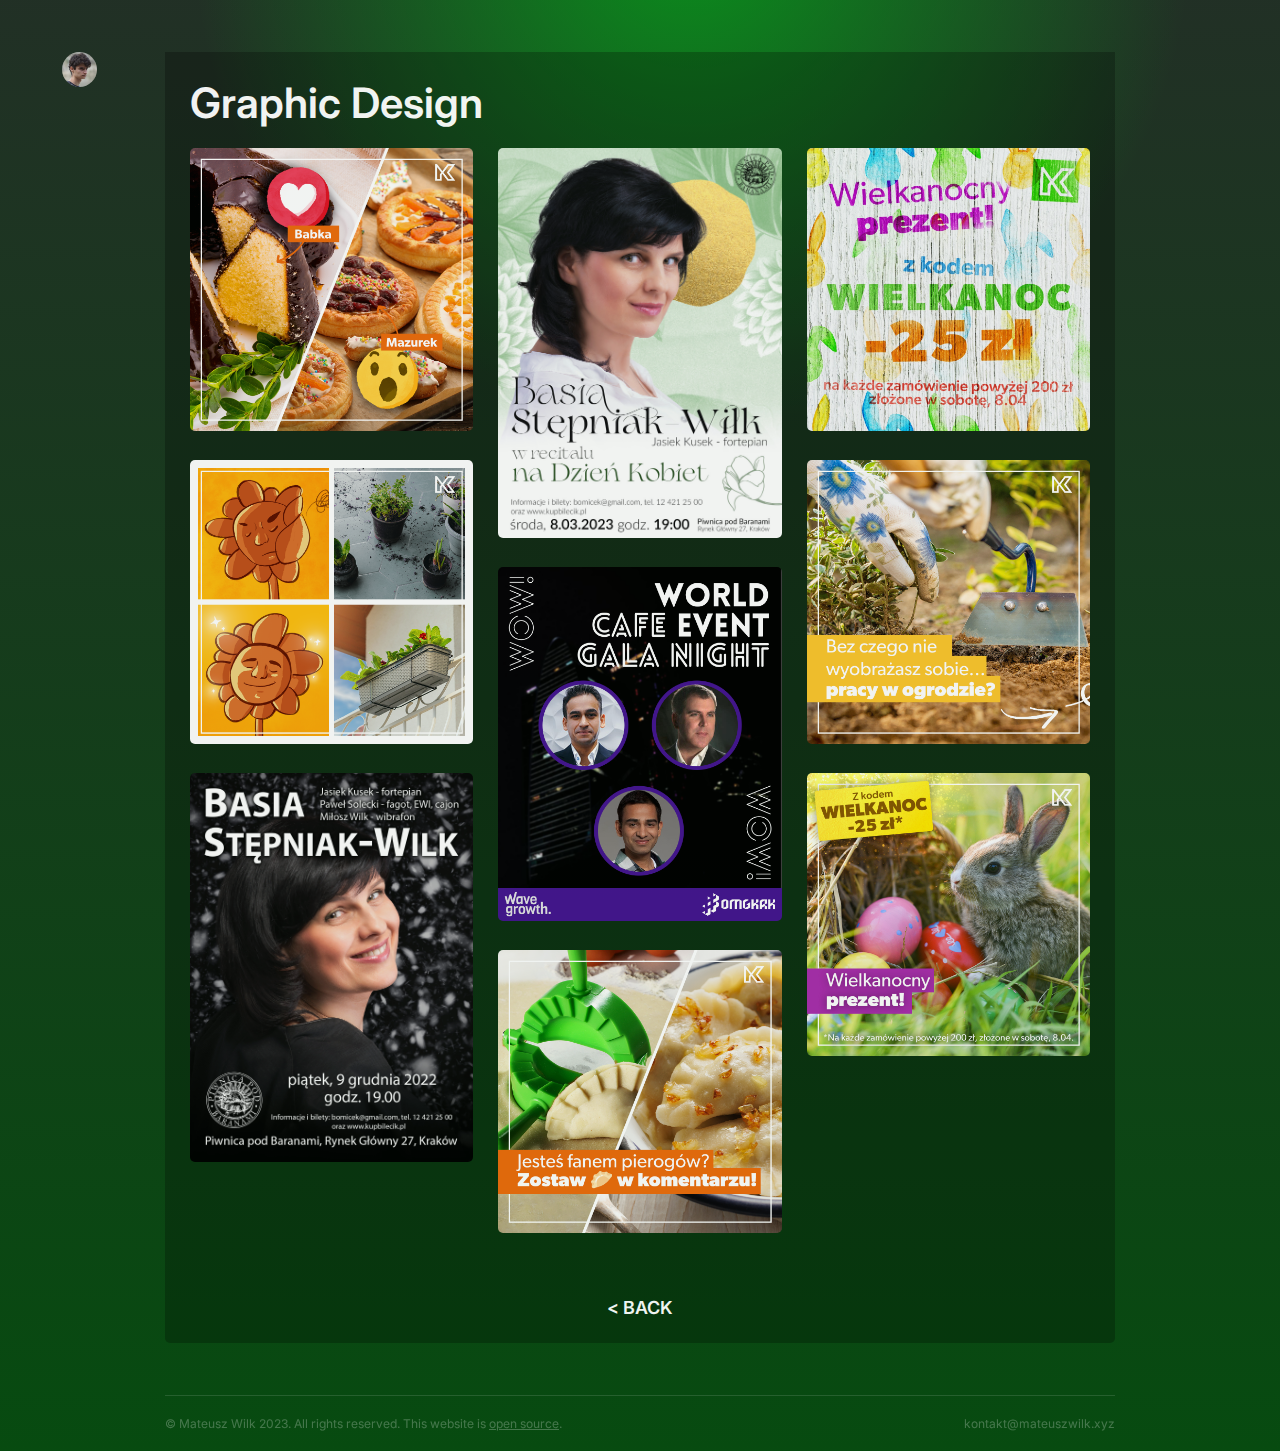
==== commit 3de9bb0f: "Footer update" ====
--- a/GD-GraphicDesign.html
+++ b/GD-GraphicDesign.html
@@ -78,7 +78,7 @@
     <!-- FOOTER -->
 
     <footer class="footer">
-        <small class="copyright">&copy; Mateusz Wilk 2023. All rights reserved.</small>
+        <small class="copyright">&copy; Mateusz Wilk 2023. All rights reserved. This website is <a href="https://github.com/wertos97/wertos97.github.io"><u>open source</u></a>.</small>
         <a href="mailto:kontakt@mateuszwilk.xyz" class="email">kontakt@mateuszwilk.xyz</a>
     </footer>
 
--- a/styles.css
+++ b/styles.css
@@ -1192,7 +1192,7 @@
     display: grid;
     grid-template-columns: 1fr;
     grid-template-rows: 1fr;
-}
+}}
 
 @media (max-width: 520px) {
   html {
@@ -1242,4 +1242,4 @@
     display: grid;
     grid-template-columns: 1fr;
     grid-template-rows: 1fr;
-}+}}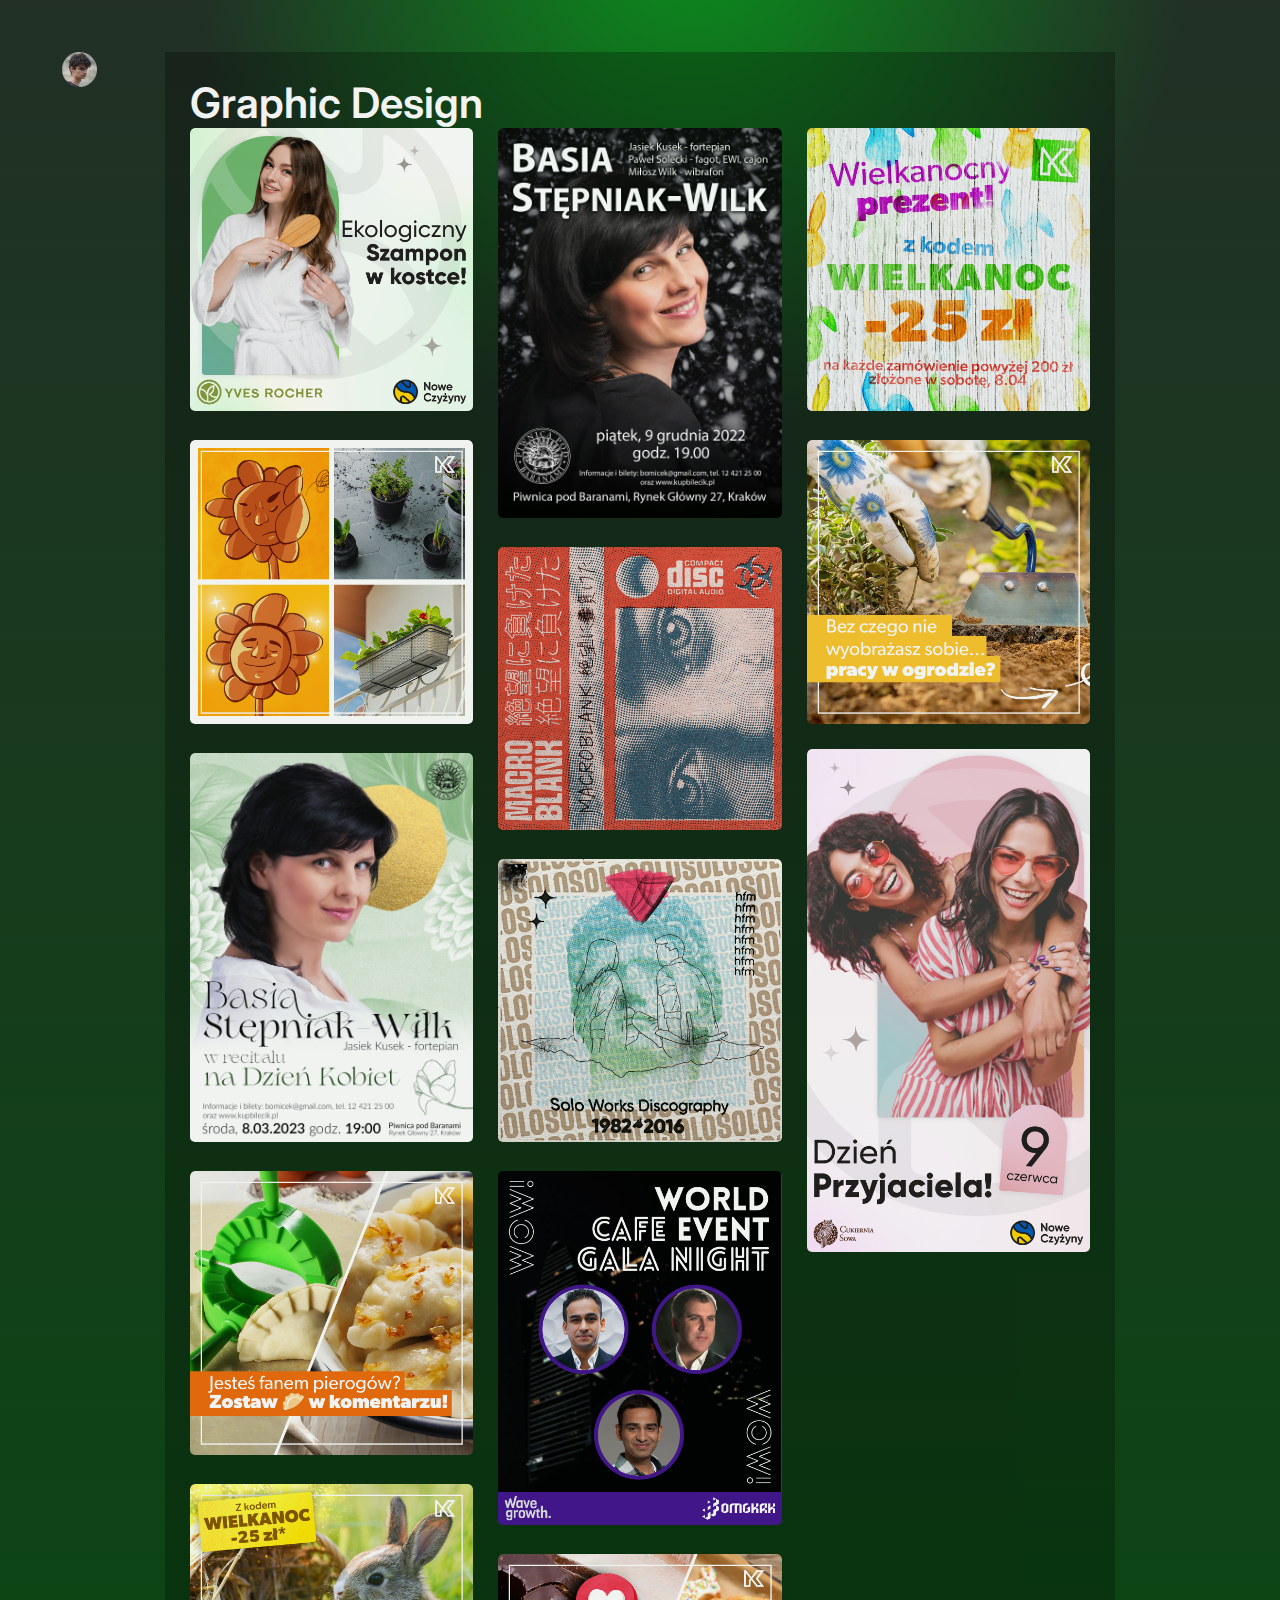
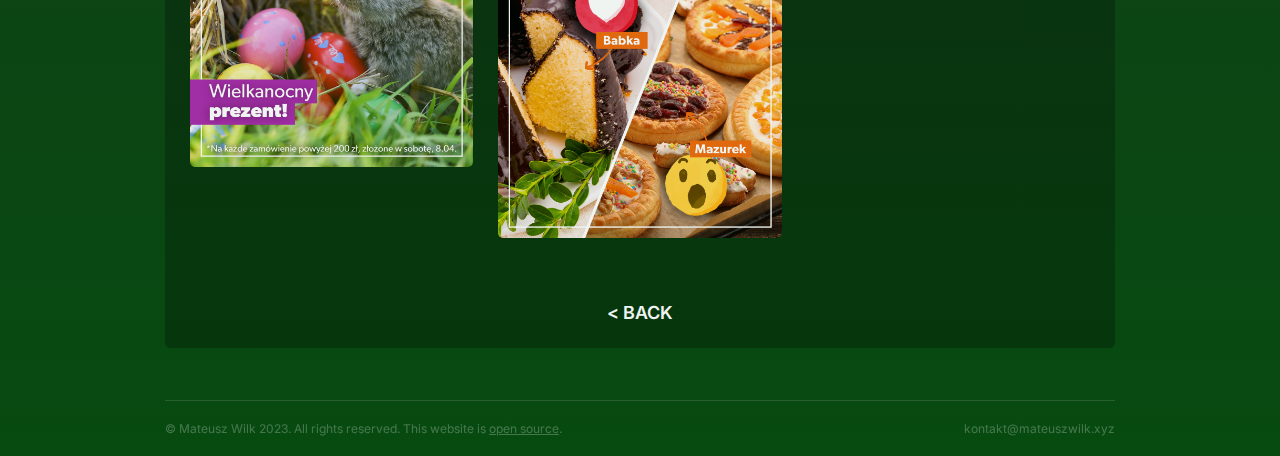
==== commit 9ffb5e42: "UX rework, GD update" ====
--- a/GD-GraphicDesign.html
+++ b/GD-GraphicDesign.html
@@ -14,6 +14,28 @@
     <link rel="stylesheet" href="styles.css">
 
     <script src="script.js" defer></script>
+
+    <!-- Google tag (gtag.js) -->
+    <script async src="https://www.googletagmanager.com/gtag/js?id=G-7F7M6WV8NB"></script>
+    <script>
+        window.dataLayer = window.dataLayer || [];
+        function gtag() { dataLayer.push(arguments); }
+        gtag('js', new Date());
+
+        gtag('config', 'G-7F7M6WV8NB');
+    </script>
+
+    <!-- Hotjar Tracking Code for Portfolio -->
+    <script>
+        (function (h, o, t, j, a, r) {
+            h.hj = h.hj || function () { (h.hj.q = h.hj.q || []).push(arguments) };
+            h._hjSettings = { hjid: 3450752, hjsv: 6 };
+            a = o.getElementsByTagName('head')[0];
+            r = o.createElement('script'); r.async = 1;
+            r.src = t + h._hjSettings.hjid + j + h._hjSettings.hjsv;
+            a.appendChild(r);
+        })(window, document, 'https://static.hotjar.com/c/hotjar-', '.js?sv=');
+    </script>
 
     <title>Graphic Design | Mateusz Wilk</title>
 </head>
@@ -34,21 +56,29 @@
             <p class="article-title">Graphic Design</p>
             <div class="article-gallery">
                 <div class="gallery-column">
-                    <div class="gallery-image"><img src="img/graphicdesign/24.03 Świąteczne wypieki.png" alt=""></div>
+                    <div class="gallery-image"><img src="img/graphicdesign/Mydło 1.jpg" alt=""></div>
                     <div class="gallery-image"><img src="img/graphicdesign/20.03 Skrzynki balkonowe.png" alt=""></div>
+                    <div class="gallery-image"><img src="img/graphicdesign/piwnica pod baranami 2023.03.8_2.jpg" alt="">
+                    </div>
+                    <div class="gallery-image"><img src="img/graphicdesign/1.03 Dzień pierogów.png" alt=""></div>
+                    <div class="gallery-image"><img src="img/graphicdesign/2.jpg" alt=""></div>
+
+                </div>
+                <div class="gallery-column">
                     <div class="gallery-image"><img src="img/graphicdesign/piwnica pod baranami 9.12.22.jpg" alt="">
                     </div>
-                </div>
-                <div class="gallery-column">
-                    <div class="gallery-image"><img src="img/graphicdesign/piwnica pod baranami 2023.03.8_2.jpg" alt="">
+                    <div class="gallery-image"><img src="img/graphicdesign/Macroblank tear.jpg" alt="">
                     </div>
+
+                    <div class="gallery-image"><img src="img/graphicdesign/hfm-1_00.jpg" alt=""></div>
                     <div class="gallery-image"><img src="img/graphicdesign/FB.png" alt=""></div>
-                    <div class="gallery-image"><img src="img/graphicdesign/1.03 Dzień pierogów.png" alt=""></div>
+                    <div class="gallery-image"><img src="img/graphicdesign/24.03 Świąteczne wypieki.png" alt=""></div>
                 </div>
                 <div class="gallery-column">
                     <div class="gallery-image"><img src="img/graphicdesign/1.jpg" alt=""></div>
-                    <div class="gallery-image"><img src="img/graphicdesign/31.03 Karuzela/IG Karuzela 1.png" alt="">
-                        <!-- <div class="carousel">
+                    <!-- <div class="gallery-image"><img src="img/graphicdesign/31.03 Karuzela/IG Karuzela 1.png" alt=""> -->
+                    <div class="gallery-image">
+                        <div class="carousel-wrapper">
                             <img class="carousel-image" src="img/graphicdesign/31.03 Karuzela/IG Karuzela 1.png" alt="">
                             <img class="carousel-image" src="img/graphicdesign/31.03 Karuzela/IG Karuzela 2.png" alt="">
                             <img class="carousel-image" src="img/graphicdesign/31.03 Karuzela/IG Karuzela 3.png" alt="">
@@ -57,11 +87,14 @@
                             <img class="carousel-image" src="img/graphicdesign/31.03 Karuzela/IG Karuzela 6.png" alt="">
                             <img class="carousel-image" src="img/graphicdesign/31.03 Karuzela/IG Karuzela 7.png" alt="">
                             <img class="carousel-image" src="img/graphicdesign/31.03 Karuzela/IG Karuzela 8.png" alt="">
-                            <img class="gallery-image" src="img/graphicdesign/31.03 Karuzela/IG Karuzela 8.png" alt="">
-                        </div> -->
+                        </div>
                     </div>
-                    <div class="gallery-image"><img src="img/graphicdesign/2.jpg" alt=""></div>
+                    <div class="gallery-image"><img src="img/graphicdesign/Dzień przyjaciela 2.jpg" alt=""></div>
+                    <div class="gallery-image"><img src="img/graphicdesign/1. experimental halftone test final.png"
+                            alt="">
+                    </div>
                 </div>
+            </div>
             </div>
         </section>
         <a href="index.html">
@@ -78,7 +111,8 @@
     <!-- FOOTER -->
 
     <footer class="footer">
-        <small class="copyright">&copy; Mateusz Wilk 2023. All rights reserved. This website is <a href="https://github.com/wertos97/wertos97.github.io"><u>open source</u></a>.</small>
+        <small class="copyright">&copy; Mateusz Wilk 2023. All rights reserved. This website is <a
+                href="https://github.com/wertos97/wertos97.github.io"><u>open source</u></a>.</small>
         <a href="mailto:kontakt@mateuszwilk.xyz" class="email">kontakt@mateuszwilk.xyz</a>
     </footer>
 
--- a/styles.css
+++ b/styles.css
@@ -29,36 +29,48 @@
 @keyframes fade-down {
   0% {
     opacity: 0;
-    transform: translateY(-30px) scale(0.9);
+    transform: translateY(-30px)
+      /* scale(0.9) */
+    ;
   }
 
   100% {
     opacity: 1;
-    transform: translateY(0px) scale(1);
+    transform: translateY(0px)
+      /* scale(1) */
+    ;
   }
 }
 
 @keyframes fade-left {
   0% {
     opacity: 0;
-    transform: translateX(30px) translateY(-50%) scale(0.9);
+    transform: translateX(30px) translateY(-50%)
+      /* scale(0.9) */
+    ;
   }
 
   100% {
     opacity: 1;
-    transform: translateX(0px) translateY(-50%) scale(1);
+    transform: translateX(0px) translateY(-50%)
+      /* scale(1) */
+    ;
   }
 }
 
 @keyframes fade-right {
   0% {
     opacity: 0;
-    transform: translateX(-30px) translateY(-50%) scale(0.9);
+    transform: translateX(-30px) translateY(-50%)
+      /* scale(0.9) */
+    ;
   }
 
   100% {
     opacity: 1;
-    transform: translateX(0px) translateY(-50%) scale(1);
+    transform: translateX(0px) translateY(-50%)
+      /* scale(1) */
+    ;
   }
 }
 
@@ -66,19 +78,25 @@
   0% {
     display: none;
     opacity: 0;
-    transform: translateX(30px) translateY(-50%) scale(0.9);
+    transform: translateX(30px) translateY(-50%)
+      /* scale(0.9) */
+    ;
   }
 
   1% {
     display: block;
     opacity: 0;
-    transform: translateX(30px) translateY(-50%) scale(0.9);
+    transform: translateX(30px) translateY(-50%)
+      /* scale(0.9) */
+    ;
   }
 
   100% {
     display: block;
     opacity: 1;
-    transform: translateX(0px) translateY(-50%) scale(1);
+    transform: translateX(0px) translateY(-50%)
+      /* scale(1) */
+    ;
   }
 }
 
@@ -86,43 +104,55 @@
   0% {
     display: none;
     opacity: 0;
-    transform: translateX(-30px) translateY(-50%) scale(0.9);
+    transform: translateX(-30px) translateY(-50%)
+      /* scale(0.9) */
+    ;
   }
 
   1% {
     display: block;
     opacity: 0;
-    transform: translateX(-30px) translateY(-50%) scale(0.9);
+    transform: translateX(-30px) translateY(-50%)
+      /* scale(0.9) */
+    ;
   }
 
   100% {
     display: block;
     opacity: 1;
-    transform: translateX(0px) translateY(-50%) scale(1);
+    transform: translateX(0px) translateY(-50%)
+      /* scale(1) */
+    ;
   }
 }
 
 @keyframes fade-up {
   0% {
     opacity: 0;
-    transform: translateY(30px) scale(0.9);
+    transform: translateY(30px)
+      /* scale(0.9) */
+    ;
   }
 
   100% {
     opacity: 1;
-    transform: translateY(0px) scale(1);
+    transform: translateY(0px)
+      /* scale(1) */
+    ;
   }
 }
 
 @keyframes fade-in {
   0% {
     opacity: 0;
-    transform: scale(0.9);
+    transform:
+      scale(0.9);
   }
 
   100% {
     opacity: 1;
-    transform: scale(1);
+    transform:
+      scale(1);
   }
 }
 
@@ -142,18 +172,22 @@
     /* opacity: 0; */
     opacity: 1;
   }
+
   10% {
     transform: translateX(0);
     /* opacity: 1; */
   }
+
   20% {
     transform: translateX(0);
     /* opacity: 1; */
   }
+
   30% {
     transform: translateX(-100%);
     /* opacity: 0; */
   }
+
   100% {
     transform: translateX(-100%);
     /* opacity: 0; */
@@ -161,6 +195,7 @@
 }
 
 /* UTILITIES */
+
 .u-bold {
   font-weight: 500;
 }
@@ -296,6 +331,7 @@
 }
 
 /* HEADER */
+
 .header {
   display: flex;
   align-items: center;
@@ -315,6 +351,7 @@
 }
 
 /* BUTTON */
+
 .btn {
   background-color: hsla(0, 0%, 100%, 0.1);
   font-size: 12px;
@@ -389,6 +426,7 @@
 }
 
 /* MAIN */
+
 .main {
   max-width: 1000px;
   margin: 0 auto;
@@ -399,6 +437,7 @@
 }
 
 /* INTRO */
+
 .intro {
   padding-top: 80px;
   animation: fade-up 2s;
@@ -454,7 +493,7 @@
 }
 
 .job {
-  cursor: pointer;
+  /* cursor: pointer; */
   transition: all 0.3s;
   font-weight: 500;
   text-decoration: underline;
@@ -470,31 +509,32 @@
   text-decoration-color: var(--color-ux);
 }
 
-.job--ux:hover {
+/* .job--ux:hover {
   color: var(--color-ux);
-}
+} */
 
 .job--gd {
   text-decoration-color: var(--color-gd);
 }
 
-.job--gd:hover {
+/* .job--gd:hover {
   color: var(--color-gd);
-}
+} */
 
 .job--ret {
   text-decoration-color: var(--color-ret);
 }
 
-.job--ret:hover {
+/* .job--ret:hover {
   color: var(--color-ret);
-}
+} */
 
 /* WORK */
+
 .work-container {
-  display: grid;
+  /* display: grid;
   grid-template-columns: 1fr;
-  grid-template-rows: 1fr;
+  grid-template-rows: 1fr; */
   position: relative;
   animation: fade-up 2s 1s backwards;
 }
@@ -539,6 +579,7 @@
 }
 
 /* TOP */
+
 .top {
   display: flex;
   align-items: center;
@@ -636,6 +677,7 @@
 }
 
 /* PROJECT INFO */
+
 .project-info {
   opacity: 0;
   position: absolute;
@@ -740,7 +782,12 @@
 .article-title {
   font-size: 42px;
   font-weight: 600;
-  margin-bottom: 20px;
+}
+
+.article-subtitle {
+  font-size: 24px;
+  font-weight: 300;
+  margin-bottom: 25px;
 }
 
 .article-end {
@@ -777,6 +824,14 @@
   margin-bottom: 0px;
 }
 
+.article-section-header {
+  display: flex;
+  flex-direction: row;
+  justify-content: space-between;
+  padding-bottom: 25px;
+  border-radius: 5px 5px 0 0;
+}
+
 .section-wrapper-2-1 {
   display: grid;
   grid-template-columns: 2fr 1fr;
@@ -829,6 +884,14 @@
   opacity: 0.8;
   font-weight: 200;
   font-size: small;
+}
+
+.article-desc-header {
+  text-transform: uppercase;
+  letter-spacing: 5px;
+  opacity: 0.8;
+  font-weight: 200;
+  font-size: medium;
 }
 
 .article-content {
@@ -882,6 +945,7 @@
   /* margin: 12px; */
   /* flex-basis: 25%; */
   cursor: pointer;
+  border-radius: 5px;
 }
 
 .article-gallery img {
@@ -937,42 +1001,93 @@
 }
 
 .carousel {
-  /* position: relative; */
-  /* overflow: hidden; */
-
+  position: relative;
+  overflow: hidden;
+}
+
+.carousel-wrapper {
+  width: 100%;
+  display: flex;
+  animation: slide 16s infinite;
+  max-height: 100%;
+  max-width: 100%;
+  object-fit: cover;
+}
+
+@keyframes slide {
+  0% {
+    transform: translateX(0);
+  }
+
+  5% {
+    transform: translateX(0);
+  }
+
+  10% {
+    transform: translateX(-100%);
+  }
+
+  15% {
+    transform: translateX(-100%);
+  }
+
+  20% {
+    transform: translateX(-200%);
+  }
+
+  25% {
+    transform: translateX(-200%);
+  }
+
+  30% {
+    transform: translateX(-300%);
+  }
+
+  35% {
+    transform: translateX(-300%);
+  }
+
+  40% {
+    transform: translateX(-400%);
+  }
+
+  45% {
+    transform: translateX(-400%);
+  }
+
+  50% {
+    transform: translateX(-500%);
+  }
+
+  55% {
+    transform: translateX(-500%);
+  }
+
+  60% {
+    transform: translateX(-600%);
+  }
+
+  65% {
+    transform: translateX(-600%);
+  }
+
+  70% {
+    transform: translateX(-700%);
+  }
+
+  75% {
+    transform: translateX(-700%);
+  }
+  
+  80% {
+    transform: translateX(0%);
+  }
 }
 
 .carousel-image {
-  position: absolute;
-  top: 0;
-  left: calc(50% - 100px);
   width: 100%;
-  height: 100%;
-  opacity: 0;
-  animation: carousel 16s infinite;
-}
-
-.carousel-image:nth-child(2) {
-  animation-delay: 2s;
-}
-.carousel-image:nth-child(3) {
-  animation-delay: 4s;
-}
-.carousel-image:nth-child(4) {
-  animation-delay: 6s;
-}
-.carousel-image:nth-child(5) {
-  animation-delay: 8s;
-}
-.carousel-image:nth-child(6) {
-  animation-delay: 10s;
-}
-.carousel-image:nth-child(7) {
-  animation-delay: 12s;
-}
-.carousel-image:nth-child(8) {
-  animation-delay: 14s;
-}
+}
+
 
 .embed-content {
   width: 100%;
@@ -1034,6 +1149,7 @@
 
 
 /* LINKS */
+
 .links {
   position: fixed;
   right: 62px;
@@ -1060,6 +1176,7 @@
 }
 
 /* FOOTER */
+
 .footer {
   display: flex;
   position: sticky;
@@ -1084,6 +1201,7 @@
 }
 
 /* MEDIA QUERIES */
+
 @media (max-width: 1215px) {
   .header {
     padding: 25px;
@@ -1192,7 +1310,12 @@
     display: grid;
     grid-template-columns: 1fr;
     grid-template-rows: 1fr;
-}}
+  }
+
+  .article-section-header {
+    display: none;
+  }
+}
 
 @media (max-width: 520px) {
   html {
@@ -1242,4 +1365,5 @@
     display: grid;
     grid-template-columns: 1fr;
     grid-template-rows: 1fr;
-}}+  }
+}